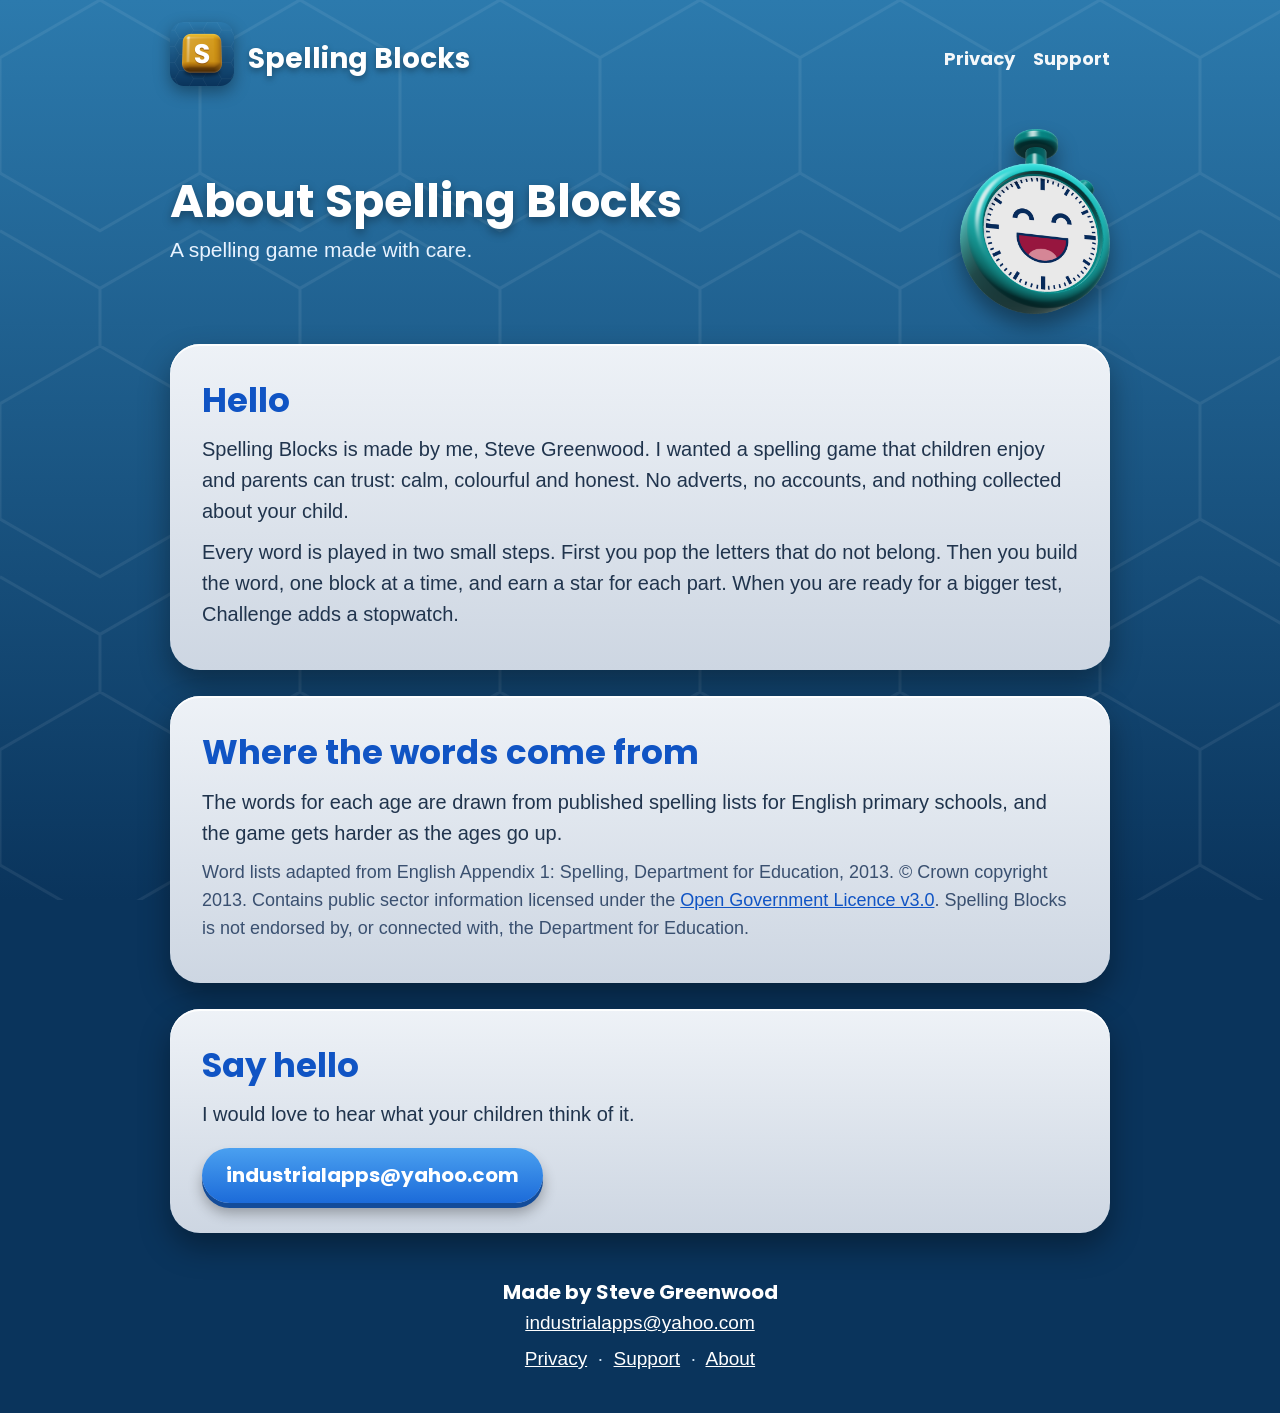
==== about.html @ cdf19f0b "Add files via upload" ====
<!doctype html>
<html lang="en-GB">
<head>
<meta charset="utf-8">
<meta name="viewport" content="width=device-width, initial-scale=1">
<title>About | Spelling Blocks</title>
<link rel="stylesheet" href="style.css">
</head>
<body>
<div class="wrap">

  <header class="top">
    <a href="index.html"><img src="img/icon.png" alt="Spelling Blocks icon"></a>
    <div class="pop name">Spelling Blocks</div>
    <nav>
      <a href="privacy.html">Privacy</a>
      <a href="support.html">Support</a>
    </nav>
  </header>

  <section class="pagehead">
    <div>
      <h1>About Spelling Blocks</h1>
      <p>A spelling game made with care.</p>
    </div>
    <img src="img/clock_cheer.png" alt="">
  </section>
  <section class="panel">
    <h2>Hello</h2>
    <p>Spelling Blocks is made by me, Steve Greenwood. I wanted a spelling game that children enjoy and parents can trust: calm, colourful and honest. No adverts, no accounts, and nothing collected about your child.</p>
    <p>Every word is played in two small steps. First you pop the letters that do not belong. Then you build the word, one block at a time, and earn a star for each part. When you are ready for a bigger test, Challenge adds a stopwatch.</p>
  </section>

  <section class="panel">
    <h2>Where the words come from</h2>
    <p>The words for each age are drawn from published spelling lists for English primary schools, and the game gets harder as the ages go up.</p>
    <p class="credit">Word lists adapted from English Appendix 1: Spelling, Department for Education, 2013. &copy; Crown copyright 2013. Contains public sector information licensed under the <a href="https://www.nationalarchives.gov.uk/doc/open-government-licence/version/3/">Open Government Licence v3.0</a>. Spelling Blocks is not endorsed by, or connected with, the Department for Education.</p>
  </section>

  <section class="panel">
    <h2>Say hello</h2>
    <p>I would love to hear what your children think of it.</p>
    <a class="mail" href="mailto:industrialapps@yahoo.com">industrialapps@yahoo.com</a>
  </section>

  <footer>
    <div class="pop">Made by Steve Greenwood</div>
    <div><a href="mailto:industrialapps@yahoo.com">industrialapps@yahoo.com</a></div>
    <div style="margin-top:6px"><a href="privacy.html">Privacy</a> &nbsp;&middot;&nbsp; <a href="support.html">Support</a> &nbsp;&middot;&nbsp; <a href="about.html">About</a></div>
  </footer>
</div>
</body>
</html>
---- style.css ----
@font-face { font-family: "Poppins"; src: url("fonts/Poppins-Bold.ttf") format("truetype"); font-weight: 700; font-display: swap; }
:root {
  --blue-top: #2c7aad;
  --blue-bottom: #0a345c;
  --ink: #1054c4;
  --navy: #0b2f55;
  --green: #16804c;
  --panel-top: #eef2f7;
  --panel-bottom: #cdd6e2;
  --gold: #f2b420;
  --body: #20344d;
}
* { box-sizing: border-box; }
html { -webkit-text-size-adjust: 100%; }
body {
  margin: 0;
  font-family: -apple-system, "Segoe UI", Roboto, Helvetica, Arial, sans-serif;
  font-size: 20px;
  line-height: 1.55;
  color: var(--body);
  background-color: var(--blue-bottom);
  background-image:
    url("data:image/svg+xml;utf8,<svg xmlns='http://www.w3.org/2000/svg' width='200' height='346'><g fill='none' stroke='white' stroke-opacity='0.07' stroke-width='3'><path d='M100 0 L200 57.7 L200 173 L100 230.7 L0 173 L0 57.7 Z'/><path d='M0 230.7 L100 288.4 L100 346 M200 230.7 L100 288.4'/></g></svg>"),
    linear-gradient(180deg, var(--blue-top) 0%, var(--blue-bottom) 100%);
  background-attachment: fixed;
  min-height: 100vh;
}
h1, h2, h3, .pop { font-family: "Poppins", system-ui, sans-serif; font-weight: 700; margin: 0; }
a { color: var(--ink); }
.wrap { max-width: 980px; margin: 0 auto; padding: 0 20px; }

/* top bar */
.top { display: flex; align-items: center; gap: 14px; padding: 22px 0 8px; }
.top img { width: 64px; height: 64px; filter: drop-shadow(0 6px 8px rgba(0,0,0,.35)); }
.top .name { color: #fff; font-size: 28px; text-shadow: 0 3px 6px rgba(0,0,0,.35); }
.top nav { margin-left: auto; display: flex; gap: 18px; }
.top nav a { color: #fff; text-decoration: none; font-family: "Poppins", sans-serif; font-size: 18px; opacity: .95; }

/* hero */
.hero { display: grid; grid-template-columns: 1.05fr 1fr; align-items: center; gap: 10px; padding: 26px 0 8px; }
.hero h1 { color: #fff; font-size: 52px; line-height: 1.08; text-wrap: balance; text-shadow: 0 4px 10px rgba(0,0,0,.35); }
.hero p.lead { color: #e8f3ff; font-size: 23px; margin: 16px 0 22px; max-width: 30em; }
.blocks { display: flex; gap: 4px; margin: 6px 0 4px -6px; }
.blocks img { width: 84px; height: auto; filter: drop-shadow(0 8px 8px rgba(0,0,0,.35)); }
.pill { display: inline-block; font-family: "Poppins", sans-serif; font-size: 18px; color: #fff; padding: 10px 20px; border-radius: 999px;
  background: linear-gradient(180deg, #4fd08a 0%, #16804c 100%); box-shadow: 0 5px 0 #0d5a34, 0 10px 14px rgba(0,0,0,.3); }
.hero .art { position: relative; text-align: center; }
.hero .art::before { content: ""; position: absolute; left: 50%; top: 50%; width: 88%; aspect-ratio: 1; transform: translate(-50%, -50%);
  background: radial-gradient(closest-side, rgba(255,200,60,.42), rgba(255,200,60,0)); }
.hero .art img { position: relative; width: 100%; max-width: 470px; height: auto; filter: drop-shadow(0 16px 14px rgba(0,0,0,.35)); }

/* panels */
.panel { background: linear-gradient(180deg, var(--panel-top), var(--panel-bottom)); border-radius: 30px; padding: 30px 32px;
  box-shadow: 0 14px 30px rgba(0,0,0,.35), inset 0 2px 0 rgba(255,255,255,.9); margin: 26px 0; }
.panel h2 { color: var(--ink); font-size: 34px; margin-bottom: 8px; }
.panel h3 { color: var(--green); font-size: 24px; margin: 18px 0 4px; }
.panel p { margin: 6px 0 10px; }
.steps { display: grid; grid-template-columns: 1fr 1fr; gap: 22px; margin-top: 14px; }
.step { display: flex; gap: 16px; align-items: center; }
.step .pics { display: flex; flex: none; position: relative; }
.step .pics img { width: 70px; height: auto; margin-right: -4px; filter: drop-shadow(0 6px 6px rgba(0,0,0,.3)); }
.step b { font-family: "Poppins", sans-serif; color: var(--ink); font-size: 23px; display: block; line-height: 1.25; }
.ages { display: flex; flex-wrap: wrap; gap: 10px; margin: 12px 0 6px; }
.age { font-family: "Poppins", sans-serif; font-size: 19px; color: #fff; padding: 9px 20px; border-radius: 999px;
  background: linear-gradient(180deg, #4aa0f0, #1c6bd9); box-shadow: 0 4px 0 #134c9a, 0 8px 10px rgba(0,0,0,.25); }
.age.free { background: linear-gradient(180deg, #4fd08a, #16804c); box-shadow: 0 4px 0 #0d5a34, 0 8px 10px rgba(0,0,0,.25); }
.age.chal { background: linear-gradient(180deg, #34d0c6, #138e92); box-shadow: 0 4px 0 #0b6368, 0 8px 10px rgba(0,0,0,.25); }
.note { font-size: 19px; color: #3a5070; }

.challenge { display: grid; grid-template-columns: 190px 1fr; gap: 26px; align-items: center; }
.challenge img { width: 100%; height: auto; filter: drop-shadow(0 10px 10px rgba(0,0,0,.3)); }
.parents { display: grid; grid-template-columns: 1fr 1fr; gap: 6px 36px; }
.tick { position: relative; padding-left: 36px; margin: 8px 0; }
.tick::before { content: ""; position: absolute; left: 0; top: 4px; width: 24px; height: 24px; border-radius: 50%;
  background: radial-gradient(circle at 35% 30%, #7be6a9, #16804c); box-shadow: 0 3px 4px rgba(0,0,0,.3); }
.tick::after { content: ""; position: absolute; left: 8px; top: 8px; width: 6px; height: 11px; border: solid #fff; border-width: 0 3px 3px 0; transform: rotate(40deg); }

footer { text-align: center; color: #cfe4f7; padding: 18px 0 40px; font-size: 19px; }
footer a { color: #fff; }
footer .pop { color: #fff; font-size: 20px; }

@media (max-width: 720px) {
  body { font-size: 19px; }
  .top img { width: 52px; height: 52px; }
  .top .name { font-size: 22px; }
  .top nav { gap: 12px; }
  .hero { grid-template-columns: 1fr; text-align: center; padding-top: 12px; }
  .hero h1 { font-size: 38px; }
  .hero p.lead { font-size: 21px; margin-left: auto; margin-right: auto; }
  .blocks { justify-content: center; margin-left: 0; }
  .blocks img { width: 58px; }
  .hero .art { order: -1; }
  .hero .art img { max-width: 330px; }
  .panel { padding: 24px 20px; border-radius: 26px; }
  .steps, .parents { grid-template-columns: 1fr; }
  .step { flex-direction: column; align-items: flex-start; gap: 8px; }
  .step .pics img { width: 62px; }
  .top .name { white-space: nowrap; font-size: 20px; }
  .top { gap: 10px; }
  .top nav a { font-size: 16px; }
  .age { font-size: 17px; padding: 8px 16px; }
  .challenge { grid-template-columns: 110px 1fr; gap: 16px; }
}

/* inner pages */
.pagehead { display: flex; align-items: center; gap: 22px; padding: 26px 0 4px; }
.pagehead h1 { color: #fff; font-size: 46px; line-height: 1.1; text-shadow: 0 4px 10px rgba(0,0,0,.35); text-wrap: balance; }
.pagehead p { color: #e8f3ff; font-size: 21px; margin: 8px 0 0; }
.pagehead img { width: 150px; height: auto; flex: none; margin-left: auto; filter: drop-shadow(0 12px 10px rgba(0,0,0,.35)); }
.panel .q { color: var(--ink); font-family: "Poppins", system-ui, sans-serif; font-size: 23px; margin: 22px 0 4px; }
.panel .q:first-child { margin-top: 0; }
.policy h2 { color: var(--green); font-size: 27px; margin: 24px 0 4px; }
.policy h2:first-child { margin-top: 0; }
.mail { display: inline-block; font-family: "Poppins", sans-serif; font-size: 20px; color: #fff; padding: 12px 24px; border-radius: 999px; text-decoration: none;
  background: linear-gradient(180deg, #4aa0f0, #1c6bd9); box-shadow: 0 5px 0 #134c9a, 0 10px 14px rgba(0,0,0,.3); margin-top: 8px; }
.credit { font-size: 18px; color: #3a5070; }
@media (max-width: 720px) {
  .pagehead { flex-direction: column-reverse; text-align: center; gap: 6px; padding-top: 10px; }
  .pagehead h1 { font-size: 36px; }
  .pagehead p { font-size: 20px; }
  .pagehead img { width: 120px; margin: 0 auto; }
  .panel .q { font-size: 21px; }
  .mail { font-size: 16px; padding: 12px 16px; max-width: 100%; text-align: center; }
  .policy h2 { font-size: 24px; }
}
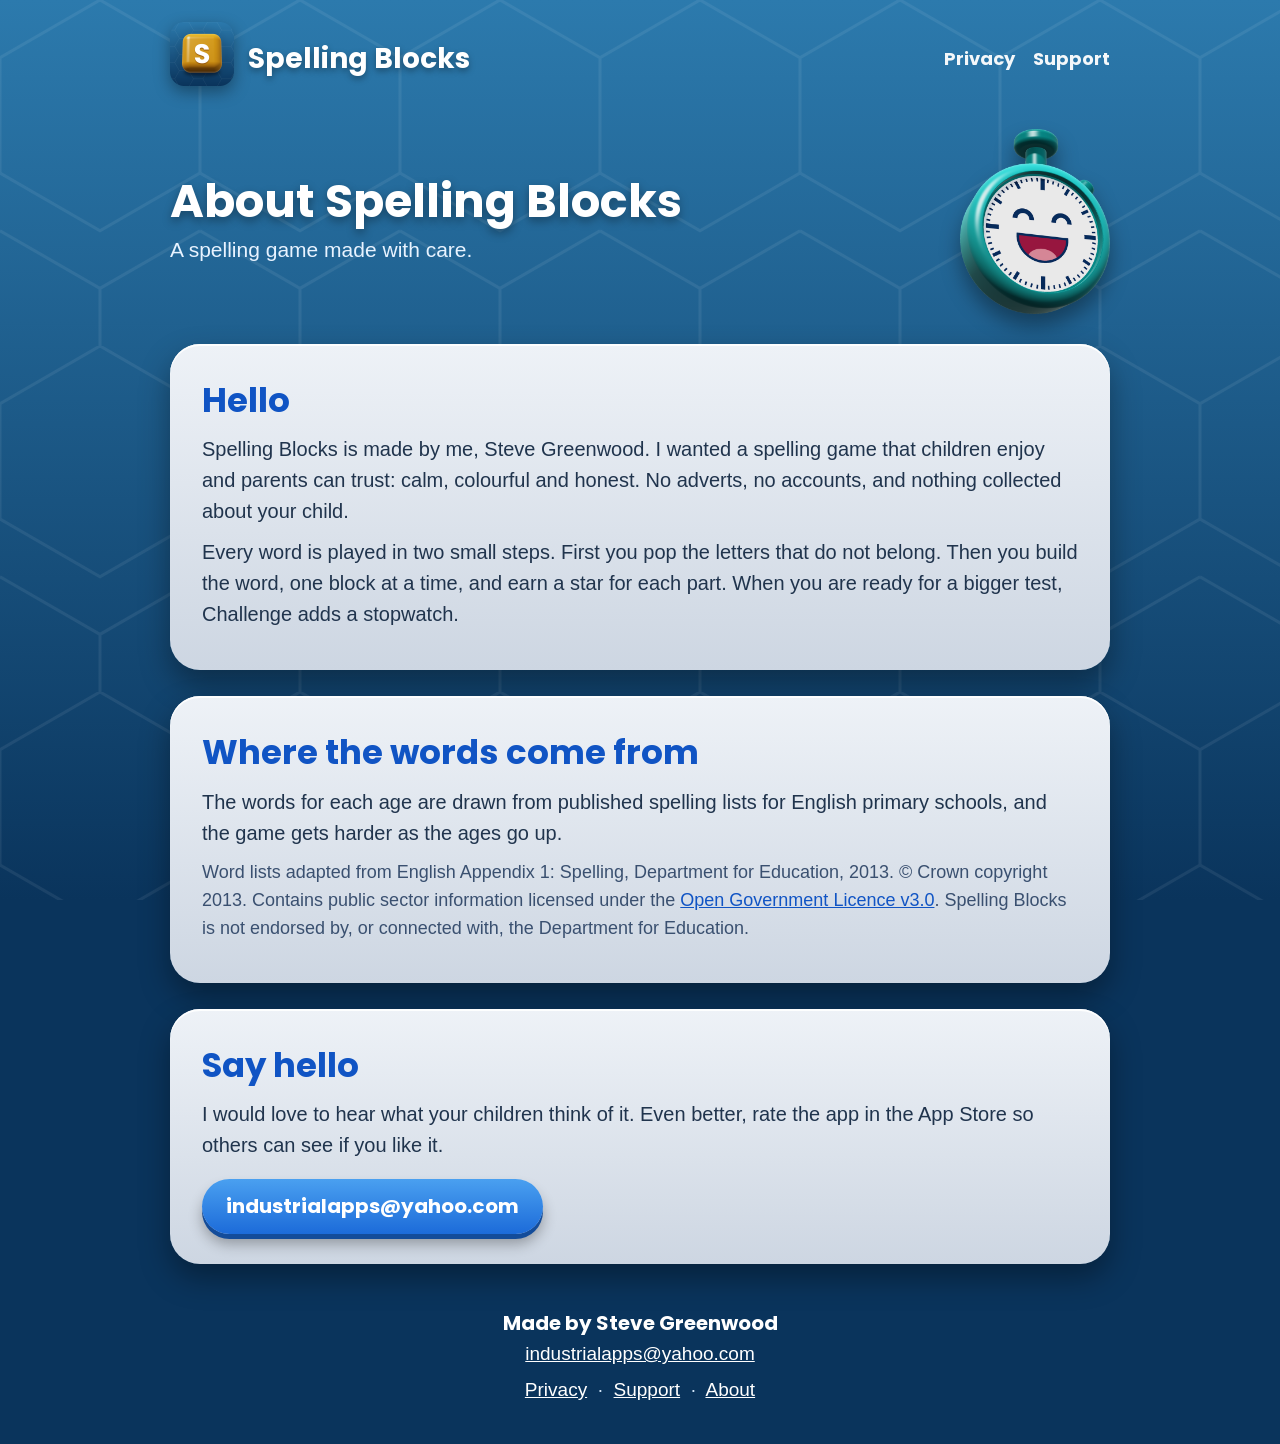
==== commit 9d453f67: "Add files via upload" ====
--- a/about.html
+++ b/about.html
@@ -39,7 +39,7 @@
 
   <section class="panel">
     <h2>Say hello</h2>
-    <p>I would love to hear what your children think of it.</p>
+    <p>I would love to hear what your children think of it. Even better, rate the app in the App Store so others can see if you like it.</p>
     <a class="mail" href="mailto:industrialapps@yahoo.com">industrialapps@yahoo.com</a>
   </section>
 
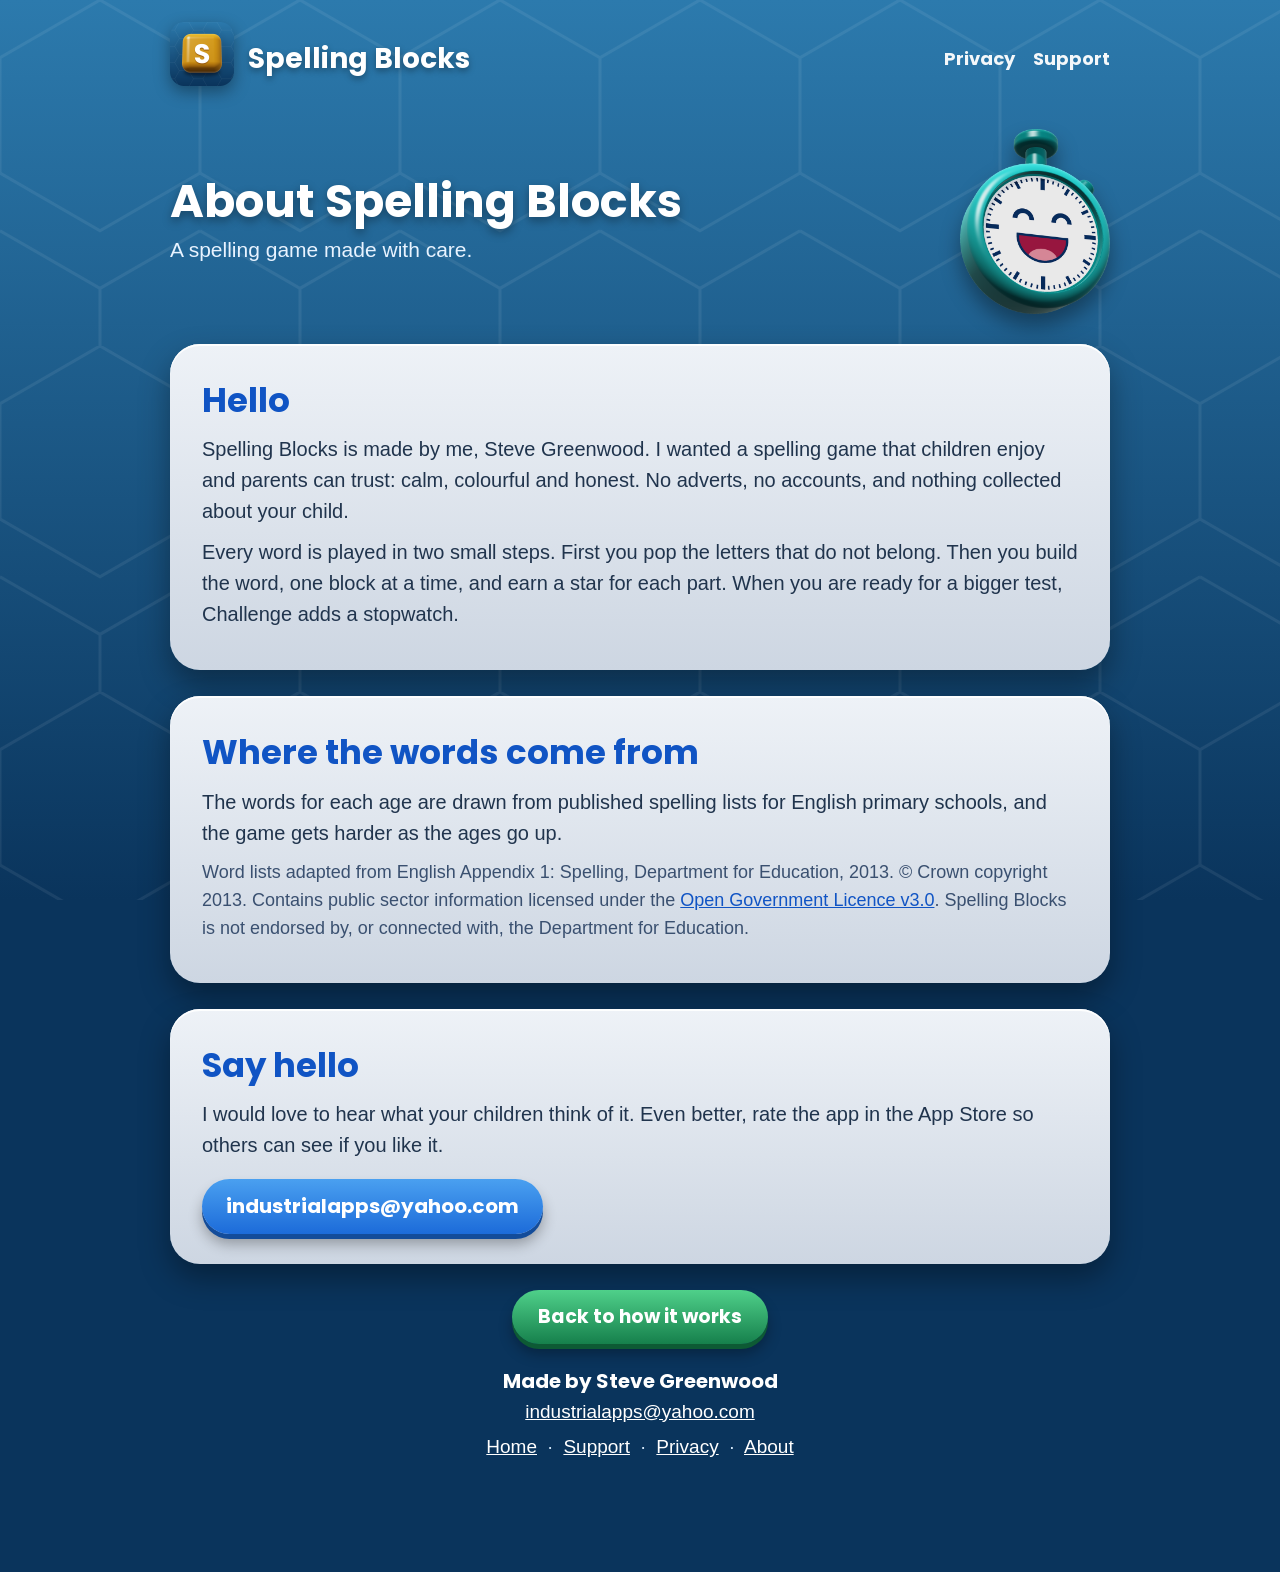
==== commit 147f9c37: "Add files via upload" ====
--- a/about.html
+++ b/about.html
@@ -11,7 +11,7 @@
 
   <header class="top">
     <a href="index.html"><img src="img/icon.png" alt="Spelling Blocks icon"></a>
-    <div class="pop name">Spelling Blocks</div>
+    <a class="pop name" href="index.html">Spelling Blocks</a>
     <nav>
       <a href="privacy.html">Privacy</a>
       <a href="support.html">Support</a>
@@ -43,10 +43,12 @@
     <a class="mail" href="mailto:industrialapps@yahoo.com">industrialapps@yahoo.com</a>
   </section>
 
+  <div style="text-align:center; margin: 8px 0 4px;"><a class="back" href="index.html#how">Back to how it works</a></div>
+
   <footer>
     <div class="pop">Made by Steve Greenwood</div>
     <div><a href="mailto:industrialapps@yahoo.com">industrialapps@yahoo.com</a></div>
-    <div style="margin-top:6px"><a href="privacy.html">Privacy</a> &nbsp;&middot;&nbsp; <a href="support.html">Support</a> &nbsp;&middot;&nbsp; <a href="about.html">About</a></div>
+    <div style="margin-top:6px"><a href="index.html">Home</a> &nbsp;&middot;&nbsp; <a href="support.html">Support</a> &nbsp;&middot;&nbsp; <a href="privacy.html">Privacy</a> &nbsp;&middot;&nbsp; <a href="about.html">About</a></div>
   </footer>
 </div>
 </body>
--- a/style.css
+++ b/style.css
@@ -75,7 +75,7 @@
   background: radial-gradient(circle at 35% 30%, #7be6a9, #16804c); box-shadow: 0 3px 4px rgba(0,0,0,.3); }
 .tick::after { content: ""; position: absolute; left: 8px; top: 8px; width: 6px; height: 11px; border: solid #fff; border-width: 0 3px 3px 0; transform: rotate(40deg); }
 
-footer { text-align: center; color: #cfe4f7; padding: 18px 0 40px; font-size: 19px; }
+footer { text-align: center; color: #cfe4f7; padding: 18px 0 40px; padding-bottom: calc(110px + env(safe-area-inset-bottom)); font-size: 19px; }
 footer a { color: #fff; }
 footer .pop { color: #fff; font-size: 20px; }
 
@@ -103,6 +103,9 @@
 }
 
 /* inner pages */
+a.name { text-decoration: none; }
+.back { display: inline-block; font-family: "Poppins", sans-serif; font-size: 19px; color: #fff; padding: 12px 26px; border-radius: 999px; text-decoration: none;
+  background: linear-gradient(180deg, #4fd08a 0%, #16804c 100%); box-shadow: 0 5px 0 #0d5a34, 0 10px 14px rgba(0,0,0,.3); }
 .pagehead { display: flex; align-items: center; gap: 22px; padding: 26px 0 4px; }
 .pagehead h1 { color: #fff; font-size: 46px; line-height: 1.1; text-shadow: 0 4px 10px rgba(0,0,0,.35); text-wrap: balance; }
 .pagehead p { color: #e8f3ff; font-size: 21px; margin: 8px 0 0; }
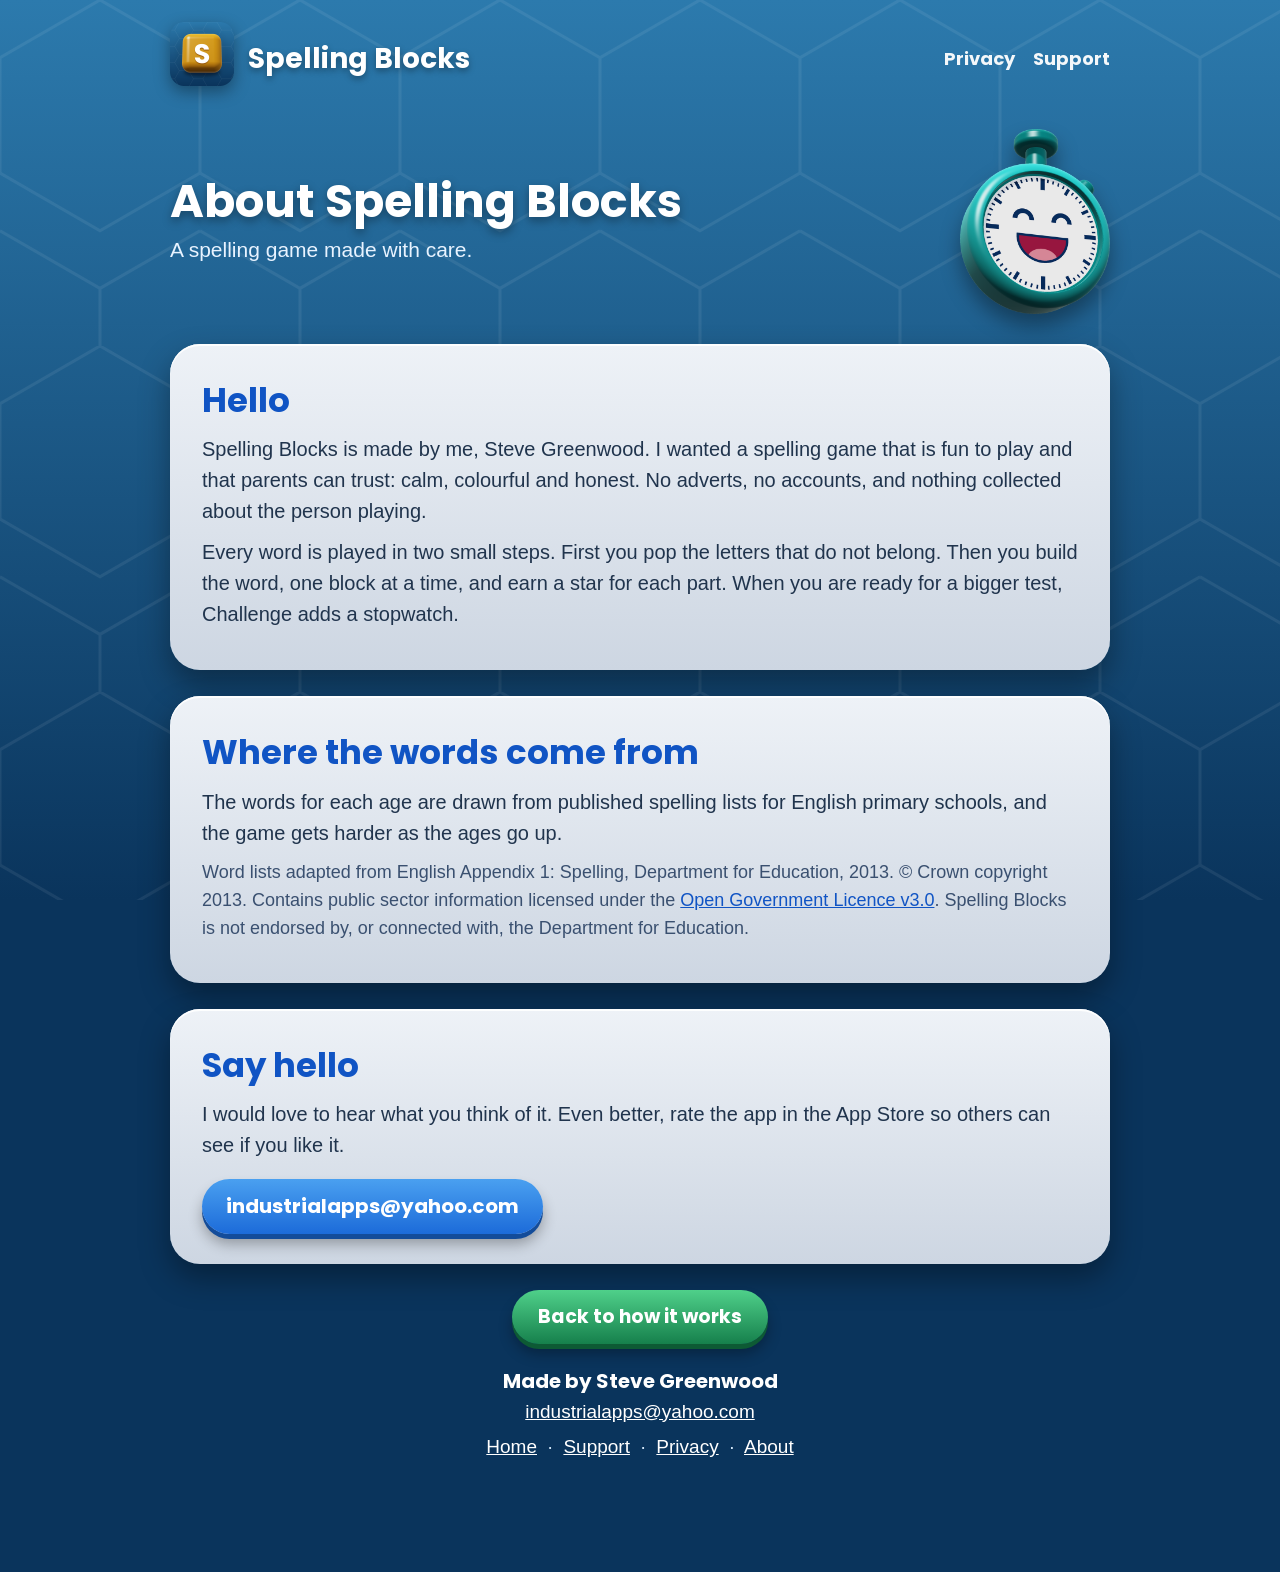
==== commit 7291ec18: "Add files via upload" ====
--- a/about.html
+++ b/about.html
@@ -27,7 +27,7 @@
   </section>
   <section class="panel">
     <h2>Hello</h2>
-    <p>Spelling Blocks is made by me, Steve Greenwood. I wanted a spelling game that children enjoy and parents can trust: calm, colourful and honest. No adverts, no accounts, and nothing collected about your child.</p>
+    <p>Spelling Blocks is made by me, Steve Greenwood. I wanted a spelling game that is fun to play and that parents can trust: calm, colourful and honest. No adverts, no accounts, and nothing collected about the person playing.</p>
     <p>Every word is played in two small steps. First you pop the letters that do not belong. Then you build the word, one block at a time, and earn a star for each part. When you are ready for a bigger test, Challenge adds a stopwatch.</p>
   </section>
 
@@ -39,7 +39,7 @@
 
   <section class="panel">
     <h2>Say hello</h2>
-    <p>I would love to hear what your children think of it. Even better, rate the app in the App Store so others can see if you like it.</p>
+    <p>I would love to hear what you think of it. Even better, rate the app in the App Store so others can see if you like it.</p>
     <a class="mail" href="mailto:industrialapps@yahoo.com">industrialapps@yahoo.com</a>
   </section>
 
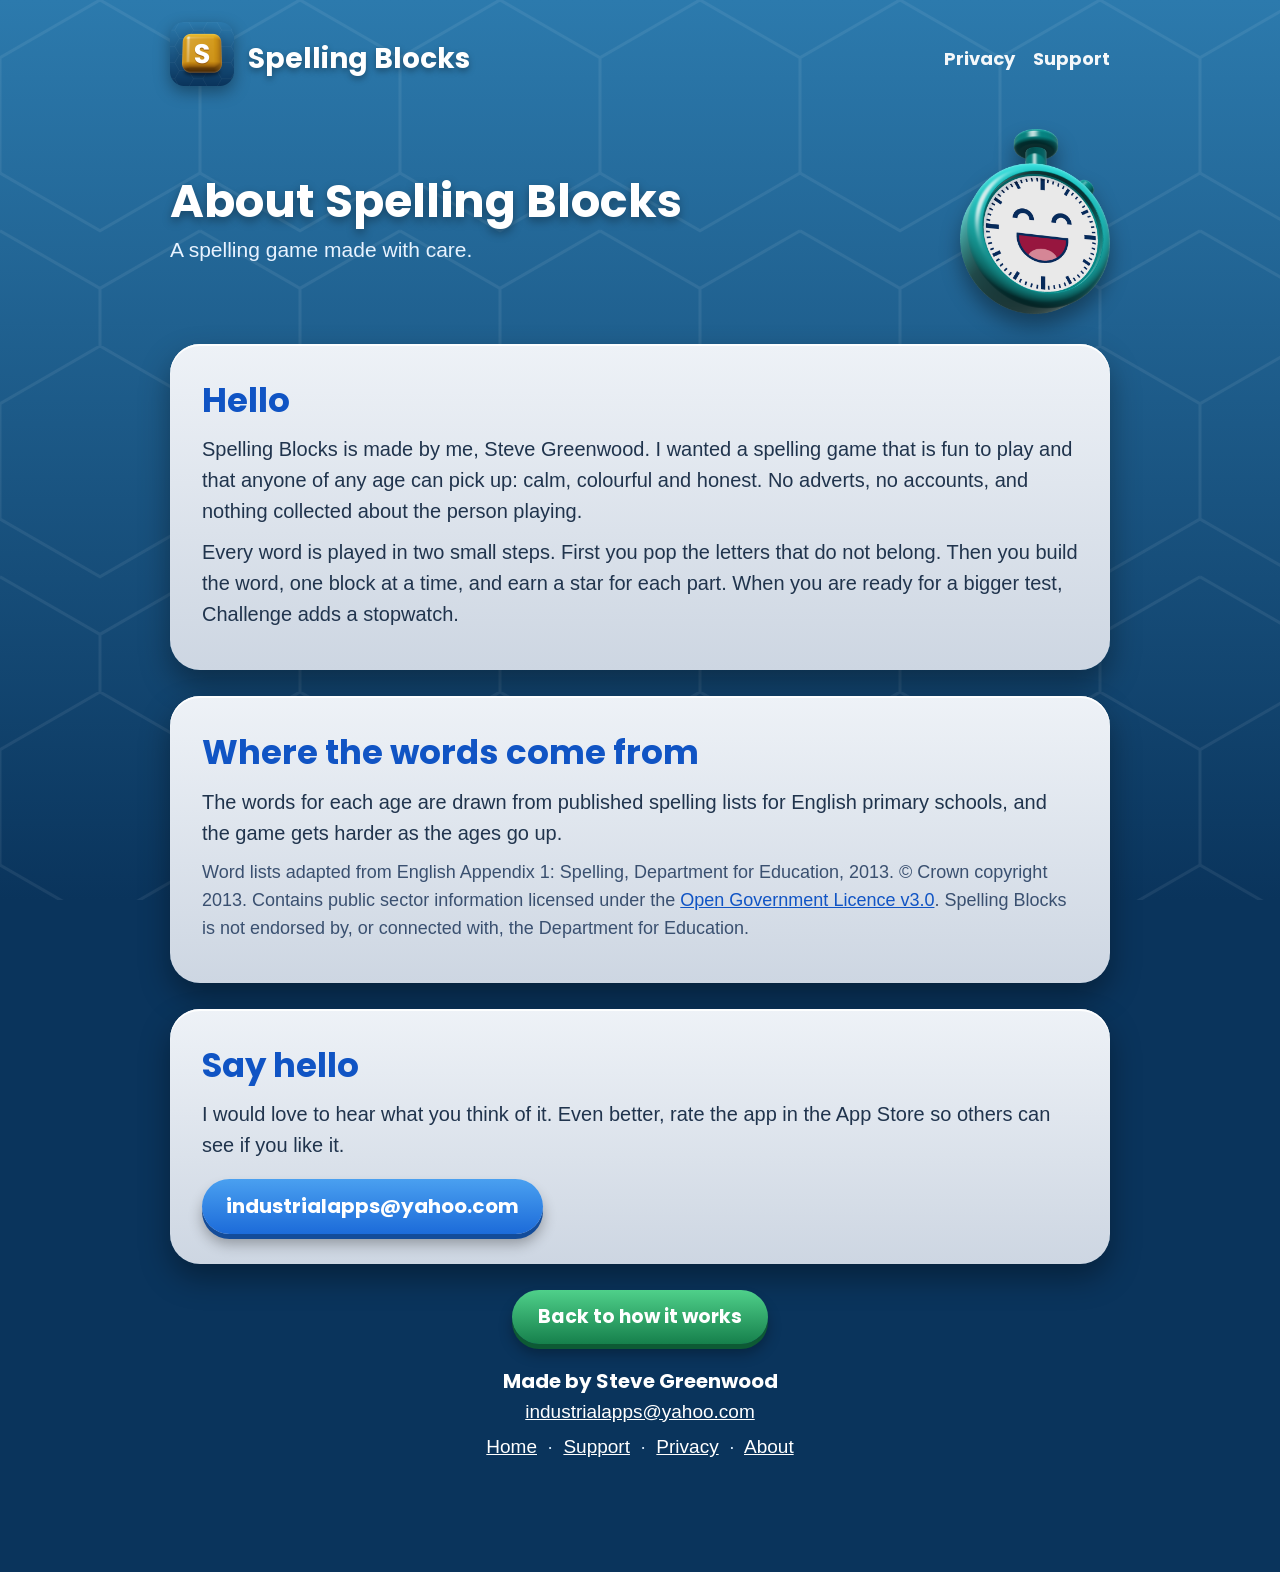
==== commit ea0126fb: "Add files via upload" ====
--- a/about.html
+++ b/about.html
@@ -27,7 +27,7 @@
   </section>
   <section class="panel">
     <h2>Hello</h2>
-    <p>Spelling Blocks is made by me, Steve Greenwood. I wanted a spelling game that is fun to play and that parents can trust: calm, colourful and honest. No adverts, no accounts, and nothing collected about the person playing.</p>
+    <p>Spelling Blocks is made by me, Steve Greenwood. I wanted a spelling game that is fun to play and that anyone of any age can pick up: calm, colourful and honest. No adverts, no accounts, and nothing collected about the person playing.</p>
     <p>Every word is played in two small steps. First you pop the letters that do not belong. Then you build the word, one block at a time, and earn a star for each part. When you are ready for a bigger test, Challenge adds a stopwatch.</p>
   </section>
 
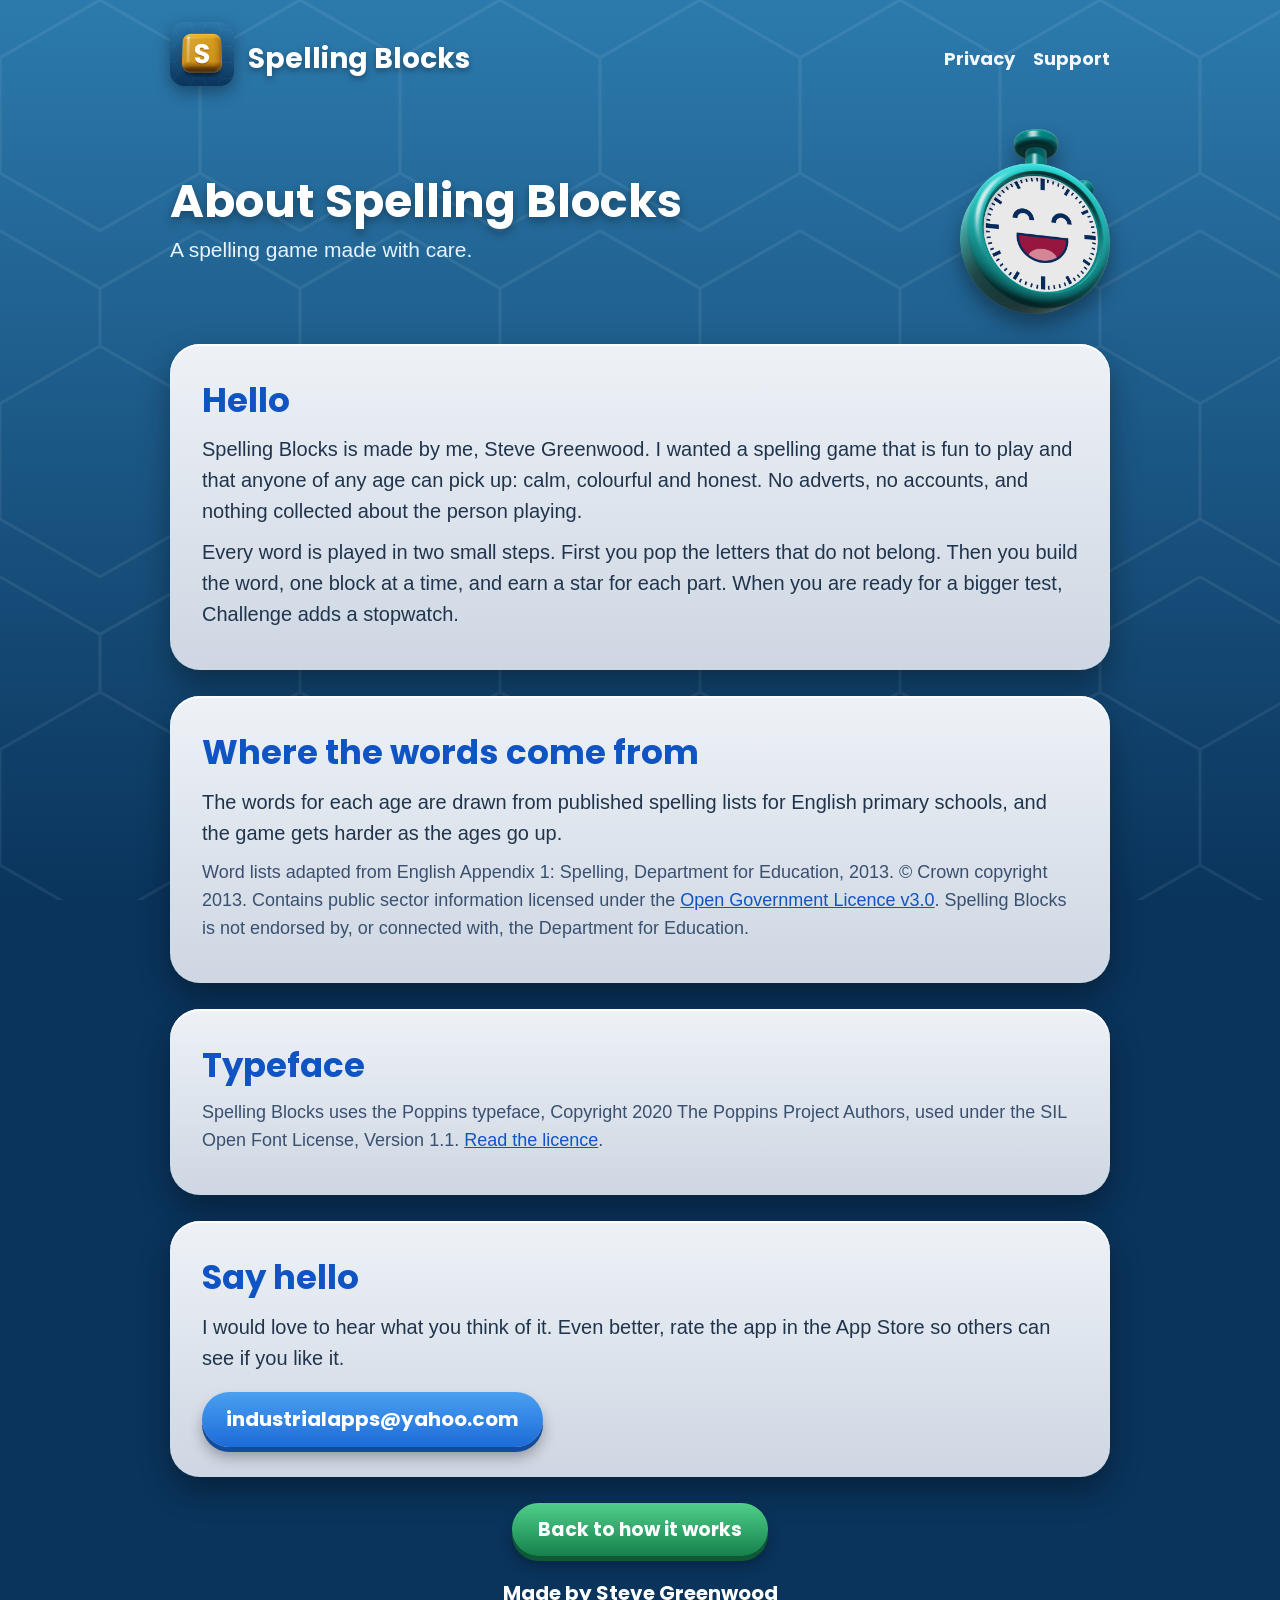
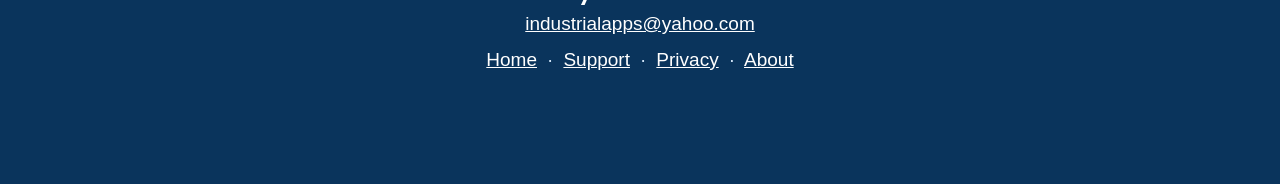
==== commit 88fc1e44: "Add files via upload" ====
--- a/about.html
+++ b/about.html
@@ -5,6 +5,8 @@
 <meta name="viewport" content="width=device-width, initial-scale=1">
 <title>About | Spelling Blocks</title>
 <link rel="stylesheet" href="style.css">
+<link rel="icon" type="image/png" href="img/icon.png">
+<link rel="apple-touch-icon" href="img/icon.png">
 </head>
 <body>
 <div class="wrap">
@@ -38,6 +40,11 @@
   </section>
 
   <section class="panel">
+    <h2>Typeface</h2>
+    <p class="credit">Spelling Blocks uses the Poppins typeface, Copyright 2020 The Poppins Project Authors, used under the SIL Open Font License, Version 1.1. <a href="fonts/OFL.txt">Read the licence</a>.</p>
+  </section>
+
+  <section class="panel">
     <h2>Say hello</h2>
     <p>I would love to hear what you think of it. Even better, rate the app in the App Store so others can see if you like it.</p>
     <a class="mail" href="mailto:industrialapps@yahoo.com">industrialapps@yahoo.com</a>
